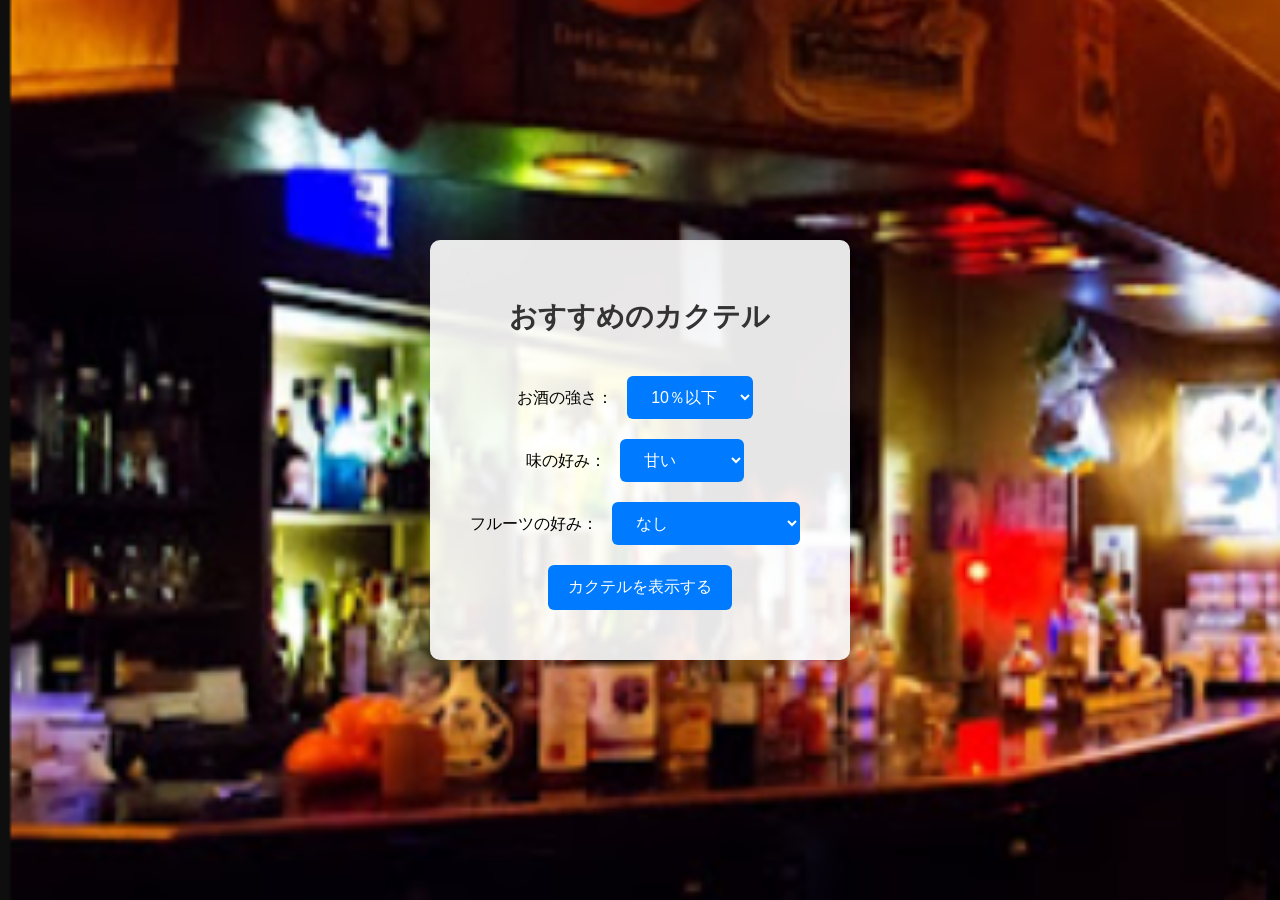
==== html/kakuteru2.html @ c5b9ecbd "feat: favorite,productセクションの実装" ====
<!DOCTYPE html>
<html lang="ja">
<head>
    <meta charset="UTF-8">
    <meta name="viewport" content="width=device-width, initial-scale=1.0">
    <title>おすすめのカクテル</title>
    <style>
        body {
            font-family: Arial, sans-serif;
            margin: 0;
            padding: 0;
            display: flex;
            justify-content: center;
            align-items: center;
            min-height: 100vh;
            background-image: url('neo.png'); 
            background-size: cover;
            background-position: center;
        }

        .container {
            text-align: center;
            background-color: rgba(255, 255, 255, 0.9); /* 背景色 */
            padding: 40px;
            border-radius: 10px;
            box-shadow: 0 0 20px rgba(0, 0, 0, 0.1);
        }

        h1 {
            margin-bottom: 30px;
            font-size: 28px;
            color: #333;
        }

        select, button {
            padding: 12px 20px;
            margin: 10px;
            border: none;
            border-radius: 6px;
            background-color: #007bff;
            color: #fff;
            font-size: 16px;
            cursor: pointer;
            transition: background-color 0.3s ease;
        }

        select:hover, button:hover {
            background-color: #0056b3;
        }

        p {
            margin-top: 30px;
            font-size: 20px;
            color: #555;
        }

        img {
            max-width: 100%;
            height: auto;
            margin-top: 30px;
            border-radius: 10px;
            box-shadow: 0 0 20px rgba(0, 0, 0, 0.1);
        }

        .cocktail-details {
            display: none;
            margin-top: 30px;
        }

        .cocktail-details.show {
            display: block;
        }
    </style>
</head>
<body>
    <div class="container">
        <h1>おすすめのカクテル</h1>

        <label for="alcohol">お酒の強さ：</label>
        <select id="alcohol">
            <option value="10％以下">10％以下</option>
            <option value="20％程度">20％程度</option>
            <option value="30％以上">30％以上</option>

        </select><br>

        <label for="taste">味の好み：</label>
        <select id="taste">
            <option value="甘い">甘い</option>
            <option value="さっぱり">さっぱり</option>
            <option value="ビター">ビター</option>
        </select><br>

        <label for="fruit">フルーツの好み：</label>
        <select id="fruit">
            <option value="なし">なし</option>
            <option value="オレンジ">オレンジ</option>
            <option value="グレープフルーツ">グレープフルーツ</option>
            <option value="ミルク">ミルク</option>

        </select><br>

        <button onclick="getRandomCocktail()">カクテルを表示する</button>

        <div id="cocktailDetails" class="cocktail-details">
            <p id="cocktailName"></p>
            <img id="cocktailImage" src="" alt="カクテルの画像">
        </div>
    </div>

    <script>
        // カクテルのデータ
var cocktails = [
    { name: "モヒート", alcohol: "10％以下", taste: "さっぱり", fruit: "なし", image: "mojito.jpg" },
    { name: "マルガリータ", alcohol: "30％以上", taste: "さっぱり", fruit: "なし", image: "marga.jpg" },
    { name: "ネグローニ", alcohol: "20％程度", taste: "ビター", fruit: "なし", image: "negro.jpg" },
    { name: "ジンライム", alcohol: "30％以上", taste: "さっぱり", fruit: "なし", image: "ginlime.jpg" },
    { name: "ジントニック", alcohol: "10％以下", taste: "さっぱり", fruit: "なし", image: "gintoni.jpg" },
    { name: "ギムレット", alcohol: "30％以上", taste: "さっぱり", fruit: "なし", image: "gimlet.jpg" },
    { name: "ジンバック", alcohol: "10％以下", taste: "さっぱり", fruit: "なし", image: "ginbuck.jpg" },
    { name: "シティーコーラル", alcohol: "10％以下", taste: "さっぱり", fruit: "なし", image: "cityco.jpg" },
    { name: "シンガポールスリング", alcohol: "20％程度", taste: "さっぱり", fruit: "グレープフルーツ", image: "singa.jpg" },
    { name: "モスコミュール", alcohol: "10％以下", taste: "さっぱり", fruit: "なし", image: "moscow.jpg" },
    { name: "バラライカ", alcohol: "30％以上", taste: "さっぱり", fruit: "なし", image: "balala.jpg" },
    { name: "レッドルシアン", alcohol: "30％以上", taste: "甘い", fruit: "なし", image: "r lucian.jpg" },
    { name: "ブラックルシアン", alcohol: "30％以上", taste: "甘い", fruit: "なし", image: "b lucian.jpg" },
    { name: "カミカゼ", alcohol: "30％以上", taste: "さっぱり", fruit: "なし", image: "kamikaze.jpg" },
    { name: "メロンボール", alcohol: "20％程度", taste: "さっぱり", fruit: "オレンジ", image: "melon b.jpg" },
    { name: "ブラッティーメアリー", alcohol: "20％程度", taste: "さっぱり", fruit: "なし", image: "b mary.jpg" },
    { name: "ブルドック", alcohol: "20％程度", taste: "さっぱり", fruit: "グレープフルーツ", image: "b dog.jpg" },
    { name: "ソルティードッグ", alcohol: "20％程度", taste: "さっぱり", fruit: "グレープフルーツ", image: "s dog.jpg" },
    { name: "スクリュードライバー", alcohol: "20％程度", taste: "さっぱり", fruit: "オレンジ", image: "screw d.jpg" },
    { name: "シーブリーズ", alcohol: "10％以下", taste: "さっぱり", fruit: "グレープフルーツ", image: "sea br.jpg" },
    { name: "セックスオンザビーチ", alcohol: "10％以下", taste: "さっぱり", fruit: "オレンジ", image: "sex.jpg" },
    { name: "メキシコーラ", alcohol: "10％以下", taste: "甘い", fruit: "なし", image: "mexi.jpg" },
    { name: "テキーラサンライズ", alcohol: "20％程度", taste: "甘い", fruit: "オレンジ", image: "sunrise.jpg" },
    { name: "カシスソーダ", alcohol: "10％以下", taste: "甘い", fruit: "なし", image: "cassis s.jpg" },
    { name: "カシスオレンジ", alcohol: "10％以下", taste: "甘い", fruit: "オレンジ", image: "cassis o.jpg" },
    { name: "抹茶ミルク", alcohol: "10％以下", taste: "甘い", fruit: "ミルク", image: "matcha m.jpg" },
    { name: "スプモーニ", alcohol: "10％以下", taste: "ビター", fruit: "グレープフルーツ", image: "supumoni.jpg" },
    { name: "ファジーネーブル", alcohol: "10％以下", taste: "甘い", fruit: "オレンジ", image: "fuzzy.jpg" },
    { name: "カルーアミルク", alcohol: "10％以下", taste: "甘い", fruit: "ミルク", image: "kahlua m.jpg" },
    { name: "パッソアグレープフルーツ", alcohol: "10％以下", taste: "甘い", fruit: "グレープフルーツ", image: "passoa g.jpg" },
    { name: "ロングアイランドアイスティー", alcohol: "30％以上", taste: "さっぱり", fruit: "なし", image: "long i i tea.jpg" },
    { name: "チャイニーズブルー", alcohol: "10％以下", taste: "甘い", fruit: "グレープフルーツ", image: "c blue.jpg" },
    { name: "ラスティネイル", alcohol: "30％以上", taste: "甘い", fruit: "なし", image: "nail.jpg" },
    { name: "アマレットミルク", alcohol: "10％以下", taste: "甘い", fruit: "ミルク", image: "amaretto m.jpg" },
    { name: "マリブミルク", alcohol: "10％以下", taste: "甘い", fruit: "ミルク", image: "malibu m.jpg" },
    { name: "グラスホッパー", alcohol: "20％程度", taste: "甘い", fruit: "ミルク", image: "g hopper.jpg" },
    { name: "レモンレモン", alcohol: "20％程度", taste: "さっぱり", fruit: "なし", image: "lemon2.jpg" },
    { name: "アメリカンレモネード", alcohol: "10％以下", taste: "さっぱり", fruit: "なし", image: "amelemo.jpg" },
    { name: "レッドアイ", alcohol: "10％以下", taste: "さっぱり", fruit: "なし", image: "redeye.jpg" },
    { name: "コーヒーカクテル", alcohol: "10％以下", taste: "ビター", fruit: "なし", image: "coffee.jpg" },
    { name: "", alcohol: "", taste: "", fruit: "", image: "" }
];

        function getRandomCocktail() {
            var selectedAlcohol = document.getElementById('alcohol').value;
            var selectedTaste = document.getElementById('taste').value;
            var selectedFruit = document.getElementById('fruit').value;

            // 条件に合うカクテルをフィルタリング
            var matchingCocktails = cocktails.filter(function(cocktail) {
                return cocktail.alcohol === selectedAlcohol &&
                       cocktail.taste === selectedTaste &&
                       cocktail.fruit === selectedFruit;
            });

            if (matchingCocktails.length > 0) {
                var randomIndex = Math.floor(Math.random() * matchingCocktails.length);
                var randomCocktail = matchingCocktails[randomIndex];
                document.getElementById('cocktailName').innerText = randomCocktail.name;
                document.getElementById('cocktailImage').src = randomCocktail.image;
                document.getElementById('cocktailDetails').classList.add('show');
            } else {
                var randomIndex = Math.floor(Math.random() * cocktails.length);
                var randomCocktail = cocktails[randomIndex];
                document.getElementById('cocktailName').innerText = "条件に合うカクテルが見つかりませんでした。以下はすべてのカクテルの中からランダムに選ばれた1つです";
                document.getElementById('cocktailImage').src = randomCocktail.image;
                document.getElementById('cocktailDetails').classList.add('show');
            }
        }
    </script>
</body>
</html>
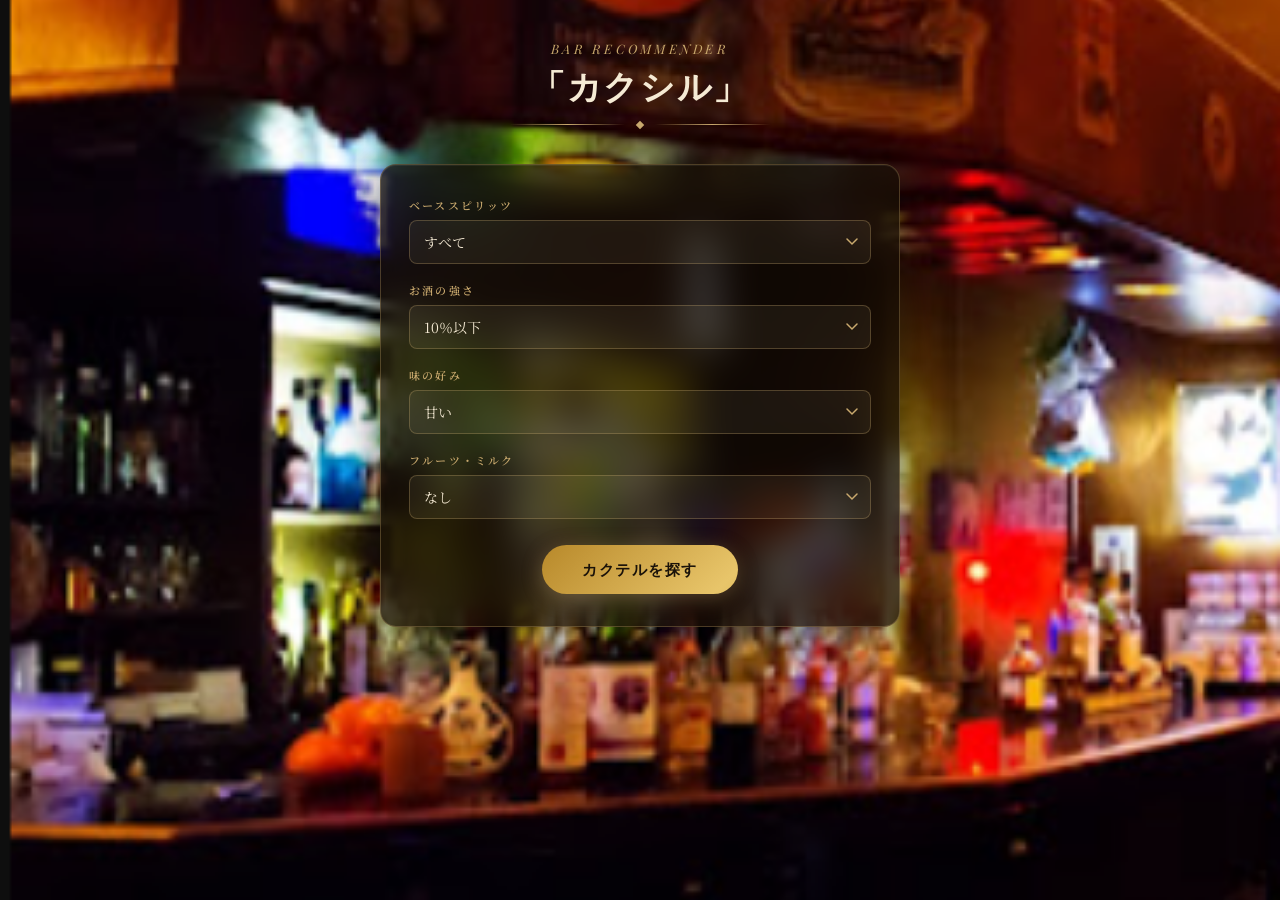
==== commit c2a6f2a6: "add: レスポンシブ対応" ====
--- a/html/kakuteru2.html
+++ b/html/kakuteru2.html
@@ -1,185 +1,482 @@
 <!DOCTYPE html>
 <html lang="ja">
+
 <head>
     <meta charset="UTF-8">
     <meta name="viewport" content="width=device-width, initial-scale=1.0">
     <title>おすすめのカクテル</title>
+    <link
+        href="https://fonts.googleapis.com/css2?family=Playfair+Display:ital,wght@0,400;0,700;1,400&family=Noto+Serif+JP:wght@300;400;600&display=swap"
+        rel="stylesheet">
     <style>
-        body {
-            font-family: Arial, sans-serif;
+        :root {
+            --gold: #c9a96e;
+            --gold-light: #e8d5a3;
+            --dark: #1a1209;
+            --mid: #2e1f0a;
+            --glass: rgba(255, 248, 230, 0.07);
+            --text: #f5ead4;
+            --text-muted: #b8a480;
+            --border: rgba(201, 169, 110, 0.3);
+        }
+
+        * {
+            box-sizing: border-box;
             margin: 0;
             padding: 0;
+        }
+
+        body {
+            font-family: 'Noto Serif JP', serif;
+            min-height: 100vh;
+            background-image: url('neo.png');
+            background-size: cover;
+            background-position: center;
             display: flex;
             justify-content: center;
+            align-items: flex-start;
+            padding: 40px 20px 60px;
+        }
+
+        .container {
+            width: 100%;
+            max-width: 520px;
+            text-align: center;
+        }
+
+        /* ── ヘッダー ── */
+        .header {
+            margin-bottom: 36px;
+        }
+
+        .header .eyebrow {
+            font-family: 'Playfair Display', serif;
+            font-style: italic;
+            font-size: 13px;
+            letter-spacing: 0.25em;
+            color: var(--gold);
+            text-transform: uppercase;
+            margin-bottom: 8px;
+        }
+
+        h1 {
+            font-family: 'Playfair Display', serif;
+            font-size: 34px;
+            font-weight: 700;
+            color: var(--text);
+            letter-spacing: 0.05em;
+            line-height: 1.2;
+        }
+
+        .divider {
+            display: flex;
             align-items: center;
-            min-height: 100vh;
-            background-image: url('neo.png'); 
-            background-size: cover;
-            background-position: center;
-        }
-
-        .container {
-            text-align: center;
-            background-color: rgba(255, 255, 255, 0.9); /* 背景色 */
-            padding: 40px;
+            gap: 12px;
+            margin: 16px auto 0;
+            max-width: 260px;
+        }
+
+        .divider-line {
+            flex: 1;
+            height: 1px;
+            background: linear-gradient(to right, transparent, var(--gold), transparent);
+        }
+
+        .divider-diamond {
+            width: 6px;
+            height: 6px;
+            background: var(--gold);
+            transform: rotate(45deg);
+            flex-shrink: 0;
+        }
+
+        /* ── フォームカード ── */
+        .form-card {
+            background: rgba(20, 12, 3, 0.72);
+            border: 1px solid var(--border);
+            border-radius: 16px;
+            padding: 32px 28px;
+            backdrop-filter: blur(18px);
+            -webkit-backdrop-filter: blur(18px);
+            box-shadow: 0 8px 40px rgba(0, 0, 0, 0.55), inset 0 1px 0 rgba(255, 255, 255, 0.06);
+        }
+
+        .field {
+            margin-bottom: 18px;
+            text-align: left;
+        }
+
+        .field label {
+            display: block;
+            font-size: 11px;
+            letter-spacing: 0.2em;
+            text-transform: uppercase;
+            color: var(--gold);
+            margin-bottom: 7px;
+            font-weight: 600;
+        }
+
+        select {
+            width: 100%;
+            padding: 11px 36px 11px 14px;
+            background: rgba(255, 240, 200, 0.06);
+            border: 1px solid var(--border);
+            border-radius: 8px;
+            color: var(--text);
+            font-family: 'Noto Serif JP', serif;
+            font-size: 14px;
+            appearance: none;
+            -webkit-appearance: none;
+            cursor: pointer;
+            background-image: url("data:image/svg+xml,%3Csvg xmlns='http://www.w3.org/2000/svg' width='12' height='8' viewBox='0 0 12 8'%3E%3Cpath d='M1 1l5 5 5-5' stroke='%23c9a96e' stroke-width='1.5' fill='none' stroke-linecap='round'/%3E%3C/svg%3E");
+            background-repeat: no-repeat;
+            background-position: right 12px center;
+            transition: border-color 0.2s, background-color 0.2s;
+        }
+
+        select:hover,
+        select:focus {
+            border-color: var(--gold);
+            background-color: rgba(255, 240, 200, 0.1);
+            outline: none;
+        }
+
+        select option {
+            background: #2a1a05;
+            color: var(--text);
+        }
+
+        /* ── ボタン ── */
+        .btn {
+            display: inline-block;
+            margin-top: 8px;
+            padding: 14px 40px;
+            background: linear-gradient(135deg, #b8892a 0%, #e8c56a 50%, #b8892a 100%);
+            background-size: 200% auto;
+            color: #1a1209;
+            font-family: 'Playfair Display', serif;
+            font-size: 15px;
+            font-weight: 700;
+            letter-spacing: 0.1em;
+            border: none;
+            border-radius: 50px;
+            cursor: pointer;
+            transition: background-position 0.4s, transform 0.15s, box-shadow 0.2s;
+            box-shadow: 0 4px 20px rgba(201, 169, 110, 0.35);
+        }
+
+        .btn:hover {
+            background-position: right center;
+            transform: translateY(-2px);
+            box-shadow: 0 6px 28px rgba(201, 169, 110, 0.5);
+        }
+
+        .btn:active {
+            transform: translateY(0);
+        }
+
+        /* ── 結果エリア ── */
+        .result-area {
+            display: none;
+            margin-top: 32px;
+            animation: fadeUp 0.4s ease both;
+        }
+
+        .result-area.show {
+            display: block;
+        }
+
+        @keyframes fadeUp {
+            from {
+                opacity: 0;
+                transform: translateY(18px);
+            }
+
+            to {
+                opacity: 1;
+                transform: translateY(0);
+            }
+        }
+
+        .result-label {
+            font-size: 20px;
+            letter-spacing: 0.22em;
+            text-transform: uppercase;
+            color: var(--dark);
+            margin-bottom: 10px;
+            background-color: var(--text);
+            border-radius: 20px;
+        }
+
+        .cocktail-name {
+            font-family: 'Playfair Display', serif;
+            font-size: 30px;
+            font-weight: 700;
+            color: var(--text);
+            margin-bottom: 20px;
+            line-height: 1.3;
+            background-color: var(--mid);
+        }
+
+        /* ── 画像リンク ── */
+        .image-link {
+            display: inline-block;
+            position: relative;
+            border-radius: 14px;
+            overflow: hidden;
+            cursor: pointer;
+            box-shadow: 0 6px 32px rgba(0, 0, 0, 0.6), 0 0 0 1px var(--border);
+            transition: transform 0.25s, box-shadow 0.25s;
+        }
+
+        .image-link:hover {
+            transform: scale(1.025);
+            box-shadow: 0 10px 44px rgba(0, 0, 0, 0.75), 0 0 0 2px var(--gold);
+        }
+
+        .image-link img {
+            display: block;
+            max-width: 100%;
+            width: auto;
+            height: auto;
+            border-radius: 14px;
+        }
+
+        /* ホバー時のオーバーレイ */
+        .image-link::after {
+            content: '材料・作り方を見る →';
+            position: absolute;
+            inset: 0;
+            background: rgba(20, 10, 0, 0.72);
+            display: flex;
+            align-items: center;
+            justify-content: center;
+            color: var(--gold-light);
+            font-family: 'Noto Serif JP', serif;
+            font-size: 15px;
+            font-weight: 600;
+            letter-spacing: 0.06em;
+            opacity: 0;
+            transition: opacity 0.25s;
+            border-radius: 14px;
+        }
+
+        .image-link:hover::after {
+            opacity: 1;
+        }
+
+        .tap-hint {
+            margin-top: 10px;
+            font-size: 12px;
+            color: var(--text-muted);
+            letter-spacing: 0.05em;
+        }
+
+        .tap-hint span {
+            color: var(--gold);
+        }
+
+        .home-btn {
+            display: inline-block;
+            margin-top: 28px;
+            margin-bottom: 8px;
+            padding: 11px 32px;
+            background: transparent;
+            border: 1px solid var(--border);
+            border-radius: 50px;
+            color: var(--text-muted);
+            font-family: 'Noto Serif JP', serif;
+            font-size: 13px;
+            letter-spacing: 0.15em;
+            cursor: pointer;
+            transition: border-color 0.2s, color 0.2s;
+        }
+
+        .home-btn:hover {
+            border-color: var(--gold);
+            color: var(--gold);
+        }
+
+        .no-match-msg {
+            font-size: 13px;
+            color: var(--mid);
+            margin-bottom: 14px;
+            line-height: 1.7;
+            background-color: rgba(240, 170, 170, 0.9);
             border-radius: 10px;
-            box-shadow: 0 0 20px rgba(0, 0, 0, 0.1);
-        }
-
-        h1 {
-            margin-bottom: 30px;
-            font-size: 28px;
-            color: #333;
-        }
-
-        select, button {
-            padding: 12px 20px;
-            margin: 10px;
-            border: none;
-            border-radius: 6px;
-            background-color: #007bff;
-            color: #fff;
-            font-size: 16px;
-            cursor: pointer;
-            transition: background-color 0.3s ease;
-        }
-
-        select:hover, button:hover {
-            background-color: #0056b3;
-        }
-
-        p {
-            margin-top: 30px;
-            font-size: 20px;
-            color: #555;
-        }
-
-        img {
-            max-width: 100%;
-            height: auto;
-            margin-top: 30px;
-            border-radius: 10px;
-            box-shadow: 0 0 20px rgba(0, 0, 0, 0.1);
-        }
-
-        .cocktail-details {
-            display: none;
-            margin-top: 30px;
-        }
-
-        .cocktail-details.show {
-            display: block;
         }
     </style>
 </head>
+
 <body>
     <div class="container">
-        <h1>おすすめのカクテル</h1>
-
-        <label for="alcohol">お酒の強さ：</label>
-        <select id="alcohol">
-            <option value="10％以下">10％以下</option>
-            <option value="20％程度">20％程度</option>
-            <option value="30％以上">30％以上</option>
-
-        </select><br>
-
-        <label for="taste">味の好み：</label>
-        <select id="taste">
-            <option value="甘い">甘い</option>
-            <option value="さっぱり">さっぱり</option>
-            <option value="ビター">ビター</option>
-        </select><br>
-
-        <label for="fruit">フルーツの好み：</label>
-        <select id="fruit">
-            <option value="なし">なし</option>
-            <option value="オレンジ">オレンジ</option>
-            <option value="グレープフルーツ">グレープフルーツ</option>
-            <option value="ミルク">ミルク</option>
-
-        </select><br>
-
-        <button onclick="getRandomCocktail()">カクテルを表示する</button>
-
-        <div id="cocktailDetails" class="cocktail-details">
-            <p id="cocktailName"></p>
-            <img id="cocktailImage" src="" alt="カクテルの画像">
+        <div class="header">
+            <p class="eyebrow">Bar Recommender</p>
+            <h1>「カクシル」</h1>
+            <div class="divider">
+                <div class="divider-line"></div>
+                <div class="divider-diamond"></div>
+                <div class="divider-line"></div>
+            </div>
+        </div>
+
+        <div class="form-card">
+            <div class="field">
+                <label for="base">ベーススピリッツ</label>
+                <select id="base">
+                    <option value="すべて">すべて</option>
+                    <option value="ウォッカ">ウォッカ</option>
+                    <option value="ラム">ラム</option>
+                    <option value="ジン">ジン</option>
+                    <option value="テキーラ">テキーラ</option>
+                    <option value="その他">その他</option>
+                </select>
+            </div>
+
+            <div class="field">
+                <label for="alcohol">お酒の強さ</label>
+                <select id="alcohol">
+                    <option value="10％以下">10％以下</option>
+                    <option value="20％程度">20％程度</option>
+                    <option value="30％以上">30％以上</option>
+                </select>
+            </div>
+
+            <div class="field">
+                <label for="taste">味の好み</label>
+                <select id="taste">
+                    <option value="甘い">甘い</option>
+                    <option value="さっぱり">さっぱり</option>
+                    <option value="ビター">ビター</option>
+                </select>
+            </div>
+
+            <div class="field">
+                <label for="fruit">フルーツ・ミルク</label>
+                <select id="fruit">
+                    <option value="なし">なし</option>
+                    <option value="オレンジ">オレンジ</option>
+                    <option value="グレープフルーツ">グレープフルーツ</option>
+                    <option value="ミルク">ミルク</option>
+                </select>
+            </div>
+
+            <button class="btn" onclick="getRandomCocktail()">カクテルを探す</button>
+        </div>
+
+        <!-- 結果 -->
+        <div id="cocktailDetails" class="result-area">
+            <p class="result-label">おすすめのカクテル</p>
+            <p id="noMatchMsg" class="no-match-msg" style="display:none;">
+                条件に合うカクテルが見つかりませんでした。<br>全カクテルからランダムにご提案します。
+            </p>
+            <p id="cocktailName" class="cocktail-name"></p>
+            <a id="cocktailLink" href="#" target="_blank" rel="noopener noreferrer" class="image-link">
+                <img id="cocktailImage" src="" alt="カクテルの画像">
+            </a>
+            <p class="tap-hint">画像をタップして<span>材料・作り方</span>を確認</p>
+            <button class="home-btn" onclick="window.scrollTo({ top: 0, behavior: 'smooth' })">▲ トップへ戻る</button>
         </div>
     </div>
 
     <script>
-        // カクテルのデータ
-var cocktails = [
-    { name: "モヒート", alcohol: "10％以下", taste: "さっぱり", fruit: "なし", image: "mojito.jpg" },
-    { name: "マルガリータ", alcohol: "30％以上", taste: "さっぱり", fruit: "なし", image: "marga.jpg" },
-    { name: "ネグローニ", alcohol: "20％程度", taste: "ビター", fruit: "なし", image: "negro.jpg" },
-    { name: "ジンライム", alcohol: "30％以上", taste: "さっぱり", fruit: "なし", image: "ginlime.jpg" },
-    { name: "ジントニック", alcohol: "10％以下", taste: "さっぱり", fruit: "なし", image: "gintoni.jpg" },
-    { name: "ギムレット", alcohol: "30％以上", taste: "さっぱり", fruit: "なし", image: "gimlet.jpg" },
-    { name: "ジンバック", alcohol: "10％以下", taste: "さっぱり", fruit: "なし", image: "ginbuck.jpg" },
-    { name: "シティーコーラル", alcohol: "10％以下", taste: "さっぱり", fruit: "なし", image: "cityco.jpg" },
-    { name: "シンガポールスリング", alcohol: "20％程度", taste: "さっぱり", fruit: "グレープフルーツ", image: "singa.jpg" },
-    { name: "モスコミュール", alcohol: "10％以下", taste: "さっぱり", fruit: "なし", image: "moscow.jpg" },
-    { name: "バラライカ", alcohol: "30％以上", taste: "さっぱり", fruit: "なし", image: "balala.jpg" },
-    { name: "レッドルシアン", alcohol: "30％以上", taste: "甘い", fruit: "なし", image: "r lucian.jpg" },
-    { name: "ブラックルシアン", alcohol: "30％以上", taste: "甘い", fruit: "なし", image: "b lucian.jpg" },
-    { name: "カミカゼ", alcohol: "30％以上", taste: "さっぱり", fruit: "なし", image: "kamikaze.jpg" },
-    { name: "メロンボール", alcohol: "20％程度", taste: "さっぱり", fruit: "オレンジ", image: "melon b.jpg" },
-    { name: "ブラッティーメアリー", alcohol: "20％程度", taste: "さっぱり", fruit: "なし", image: "b mary.jpg" },
-    { name: "ブルドック", alcohol: "20％程度", taste: "さっぱり", fruit: "グレープフルーツ", image: "b dog.jpg" },
-    { name: "ソルティードッグ", alcohol: "20％程度", taste: "さっぱり", fruit: "グレープフルーツ", image: "s dog.jpg" },
-    { name: "スクリュードライバー", alcohol: "20％程度", taste: "さっぱり", fruit: "オレンジ", image: "screw d.jpg" },
-    { name: "シーブリーズ", alcohol: "10％以下", taste: "さっぱり", fruit: "グレープフルーツ", image: "sea br.jpg" },
-    { name: "セックスオンザビーチ", alcohol: "10％以下", taste: "さっぱり", fruit: "オレンジ", image: "sex.jpg" },
-    { name: "メキシコーラ", alcohol: "10％以下", taste: "甘い", fruit: "なし", image: "mexi.jpg" },
-    { name: "テキーラサンライズ", alcohol: "20％程度", taste: "甘い", fruit: "オレンジ", image: "sunrise.jpg" },
-    { name: "カシスソーダ", alcohol: "10％以下", taste: "甘い", fruit: "なし", image: "cassis s.jpg" },
-    { name: "カシスオレンジ", alcohol: "10％以下", taste: "甘い", fruit: "オレンジ", image: "cassis o.jpg" },
-    { name: "抹茶ミルク", alcohol: "10％以下", taste: "甘い", fruit: "ミルク", image: "matcha m.jpg" },
-    { name: "スプモーニ", alcohol: "10％以下", taste: "ビター", fruit: "グレープフルーツ", image: "supumoni.jpg" },
-    { name: "ファジーネーブル", alcohol: "10％以下", taste: "甘い", fruit: "オレンジ", image: "fuzzy.jpg" },
-    { name: "カルーアミルク", alcohol: "10％以下", taste: "甘い", fruit: "ミルク", image: "kahlua m.jpg" },
-    { name: "パッソアグレープフルーツ", alcohol: "10％以下", taste: "甘い", fruit: "グレープフルーツ", image: "passoa g.jpg" },
-    { name: "ロングアイランドアイスティー", alcohol: "30％以上", taste: "さっぱり", fruit: "なし", image: "long i i tea.jpg" },
-    { name: "チャイニーズブルー", alcohol: "10％以下", taste: "甘い", fruit: "グレープフルーツ", image: "c blue.jpg" },
-    { name: "ラスティネイル", alcohol: "30％以上", taste: "甘い", fruit: "なし", image: "nail.jpg" },
-    { name: "アマレットミルク", alcohol: "10％以下", taste: "甘い", fruit: "ミルク", image: "amaretto m.jpg" },
-    { name: "マリブミルク", alcohol: "10％以下", taste: "甘い", fruit: "ミルク", image: "malibu m.jpg" },
-    { name: "グラスホッパー", alcohol: "20％程度", taste: "甘い", fruit: "ミルク", image: "g hopper.jpg" },
-    { name: "レモンレモン", alcohol: "20％程度", taste: "さっぱり", fruit: "なし", image: "lemon2.jpg" },
-    { name: "アメリカンレモネード", alcohol: "10％以下", taste: "さっぱり", fruit: "なし", image: "amelemo.jpg" },
-    { name: "レッドアイ", alcohol: "10％以下", taste: "さっぱり", fruit: "なし", image: "redeye.jpg" },
-    { name: "コーヒーカクテル", alcohol: "10％以下", taste: "ビター", fruit: "なし", image: "coffee.jpg" },
-    { name: "", alcohol: "", taste: "", fruit: "", image: "" }
-];
+        var cocktails = [
+            // ── ジン ──
+            { name: "ジントニック", base: "ジン", alcohol: "10％以下", taste: "さっぱり", fruit: "なし", image: "gintoni.jpg" },
+            { name: "ジンバック", base: "ジン", alcohol: "10％以下", taste: "さっぱり", fruit: "なし", image: "ginbuck.jpg" },
+            { name: "シティーコーラル", base: "ジン", alcohol: "10％以下", taste: "さっぱり", fruit: "なし", image: "cityco.jpg" },
+            { name: "シンガポールスリング", base: "ジン", alcohol: "20％程度", taste: "さっぱり", fruit: "グレープフルーツ", image: "singa.jpg" },
+            { name: "ネグローニ", base: "ジン", alcohol: "20％程度", taste: "ビター", fruit: "なし", image: "negro.jpg" },
+            { name: "ジンライム", base: "ジン", alcohol: "30％以上", taste: "さっぱり", fruit: "なし", image: "ginlime.jpg" },
+            { name: "ギムレット", base: "ジン", alcohol: "30％以上", taste: "さっぱり", fruit: "なし", image: "gimlet.jpg" },
+            // ── ウォッカ ──
+            { name: "モスコミュール", base: "ウォッカ", alcohol: "10％以下", taste: "さっぱり", fruit: "なし", image: "moscow.jpg" },
+            { name: "シーブリーズ", base: "ウォッカ", alcohol: "10％以下", taste: "さっぱり", fruit: "グレープフルーツ", image: "sea br.jpg" },
+            { name: "セックスオンザビーチ", base: "ウォッカ", alcohol: "10％以下", taste: "さっぱり", fruit: "オレンジ", image: "sex.jpg" },
+            { name: "ブラッティーメアリー", base: "ウォッカ", alcohol: "20％程度", taste: "さっぱり", fruit: "なし", image: "b mary.jpg" },
+            { name: "ブルドック", base: "ウォッカ", alcohol: "20％程度", taste: "さっぱり", fruit: "グレープフルーツ", image: "b dog.jpg" },
+            { name: "ソルティードッグ", base: "ウォッカ", alcohol: "20％程度", taste: "さっぱり", fruit: "グレープフルーツ", image: "s dog.jpg" },
+            { name: "スクリュードライバー", base: "ウォッカ", alcohol: "20％程度", taste: "さっぱり", fruit: "オレンジ", image: "screw d.jpg" },
+            { name: "メロンボール", base: "ウォッカ", alcohol: "20％程度", taste: "さっぱり", fruit: "オレンジ", image: "melon b.jpg" },
+            { name: "バラライカ", base: "ウォッカ", alcohol: "30％以上", taste: "さっぱり", fruit: "なし", image: "balala.jpg" },
+            { name: "カミカゼ", base: "ウォッカ", alcohol: "30％以上", taste: "さっぱり", fruit: "なし", image: "kamikaze.jpg" },
+            { name: "レッドルシアン", base: "ウォッカ", alcohol: "30％以上", taste: "甘い", fruit: "なし", image: "r lucian.jpg" },
+            { name: "ブラックルシアン", base: "ウォッカ", alcohol: "30％以上", taste: "甘い", fruit: "なし", image: "b lucian.jpg" },
+            { name: "ロングアイランドアイスティー", base: "ウォッカ", alcohol: "30％以上", taste: "さっぱり", fruit: "なし", image: "long i i tea.jpg" },
+            // ── ラム ──
+            { name: "モヒート", base: "ラム", alcohol: "10％以下", taste: "さっぱり", fruit: "なし", image: "mojito.jpg" },
+            { name: "マリブミルク", base: "ラム", alcohol: "10％以下", taste: "甘い", fruit: "ミルク", image: "malibu m.jpg" },
+            // ── テキーラ ──
+            { name: "メキシコーラ", base: "テキーラ", alcohol: "10％以下", taste: "甘い", fruit: "なし", image: "mexi.jpg" },
+            { name: "テキーラサンライズ", base: "テキーラ", alcohol: "20％程度", taste: "甘い", fruit: "オレンジ", image: "sunrise.jpg" },
+            { name: "マルガリータ", base: "テキーラ", alcohol: "30％以上", taste: "さっぱり", fruit: "なし", image: "marga.jpg" },
+            // ── その他 ──
+            { name: "カシスソーダ", base: "その他", alcohol: "10％以下", taste: "甘い", fruit: "なし", image: "cassis s.jpg" },
+            { name: "カシスオレンジ", base: "その他", alcohol: "10％以下", taste: "甘い", fruit: "オレンジ", image: "cassis o.jpg" },
+            { name: "抹茶ミルク", base: "その他", alcohol: "10％以下", taste: "甘い", fruit: "ミルク", image: "matcha m.jpg" },
+            { name: "スプモーニ", base: "その他", alcohol: "10％以下", taste: "ビター", fruit: "グレープフルーツ", image: "supumoni.jpg" },
+            { name: "ファジーネーブル", base: "その他", alcohol: "10％以下", taste: "甘い", fruit: "オレンジ", image: "fuzzy.jpg" },
+            { name: "カルーアミルク", base: "その他", alcohol: "10％以下", taste: "甘い", fruit: "ミルク", image: "kahlua m.jpg" },
+            { name: "パッソアグレープフルーツ", base: "その他", alcohol: "10％以下", taste: "甘い", fruit: "グレープフルーツ", image: "passoa g.jpg" },
+            { name: "チャイニーズブルー", base: "その他", alcohol: "10％以下", taste: "甘い", fruit: "グレープフルーツ", image: "c blue.jpg" },
+            { name: "アメリカンレモネード", base: "その他", alcohol: "10％以下", taste: "さっぱり", fruit: "なし", image: "amelemo.jpg" },
+            { name: "レッドアイ", base: "その他", alcohol: "10％以下", taste: "さっぱり", fruit: "なし", image: "redeye.jpg" },
+            { name: "コーヒーカクテル", base: "その他", alcohol: "10％以下", taste: "ビター", fruit: "なし", image: "coffee.jpg" },
+            { name: "グラスホッパー", base: "その他", alcohol: "20％程度", taste: "甘い", fruit: "ミルク", image: "g hopper.jpg" },
+            { name: "レモンレモン", base: "その他", alcohol: "20％程度", taste: "さっぱり", fruit: "なし", image: "lemon2.jpg" },
+            { name: "アマレットミルク", base: "その他", alcohol: "10％以下", taste: "甘い", fruit: "ミルク", image: "amaretto m.jpg" },
+            { name: "ラスティネイル", base: "その他", alcohol: "30％以上", taste: "甘い", fruit: "なし", image: "nail.jpg" },
+        ];
+
+        function getRecipeUrl(name) {
+            return "https://www.google.com/search?q=" + encodeURIComponent(name + " カクテル 材料 作り方 レシピ");
+        }
 
         function getRandomCocktail() {
+            var selectedBase = document.getElementById('base').value;
             var selectedAlcohol = document.getElementById('alcohol').value;
             var selectedTaste = document.getElementById('taste').value;
             var selectedFruit = document.getElementById('fruit').value;
 
-            // 条件に合うカクテルをフィルタリング
-            var matchingCocktails = cocktails.filter(function(cocktail) {
-                return cocktail.alcohol === selectedAlcohol &&
-                       cocktail.taste === selectedTaste &&
-                       cocktail.fruit === selectedFruit;
+            var pool = cocktails.filter(function (c) {
+                var baseOk = (selectedBase === "すべて") || (c.base === selectedBase);
+                var alcoholOk = c.alcohol === selectedAlcohol;
+                var tasteOk = c.taste === selectedTaste;
+                var fruitOk = c.fruit === selectedFruit;
+                return baseOk && alcoholOk && tasteOk && fruitOk;
             });
 
-            if (matchingCocktails.length > 0) {
-                var randomIndex = Math.floor(Math.random() * matchingCocktails.length);
-                var randomCocktail = matchingCocktails[randomIndex];
-                document.getElementById('cocktailName').innerText = randomCocktail.name;
-                document.getElementById('cocktailImage').src = randomCocktail.image;
-                document.getElementById('cocktailDetails').classList.add('show');
+            var noMatchMsg = document.getElementById('noMatchMsg');
+            var detailsEl = document.getElementById('cocktailDetails');
+            var chosen;
+
+            if (pool.length > 0) {
+                noMatchMsg.style.display = 'none';
+                chosen = pool[Math.floor(Math.random() * pool.length)];
             } else {
-                var randomIndex = Math.floor(Math.random() * cocktails.length);
-                var randomCocktail = cocktails[randomIndex];
-                document.getElementById('cocktailName').innerText = "条件に合うカクテルが見つかりませんでした。以下はすべてのカクテルの中からランダムに選ばれた1つです";
-                document.getElementById('cocktailImage').src = randomCocktail.image;
-                document.getElementById('cocktailDetails').classList.add('show');
+                noMatchMsg.style.display = 'block';
+                var validCocktails = cocktails.filter(function (c) { return c.name !== ""; });
+                chosen = validCocktails[Math.floor(Math.random() * validCocktails.length)];
             }
+
+            document.getElementById('cocktailName').innerText = chosen.name;
+            document.getElementById('cocktailImage').src = chosen.image;
+            document.getElementById('cocktailImage').alt = chosen.name + "の画像";
+            document.getElementById('cocktailLink').href = getRecipeUrl(chosen.name);
+
+            // アニメーションをリセットして再発火
+            detailsEl.classList.remove('show');
+            void detailsEl.offsetWidth; // reflow
+            detailsEl.classList.add('show');
+
+            // 結果が見えるように自動スクロール
+            setTimeout(function () {
+                var img = document.getElementById('cocktailImage');
+                var top = img.getBoundingClientRect().top + window.pageYOffset - (window.innerHeight / 2) + (img.offsetHeight / 2);
+                window.scrollTo({ top: top, behavior: 'smooth' });
+            }, 50);
         }
     </script>
 </body>
-</html>
+
+</html>
